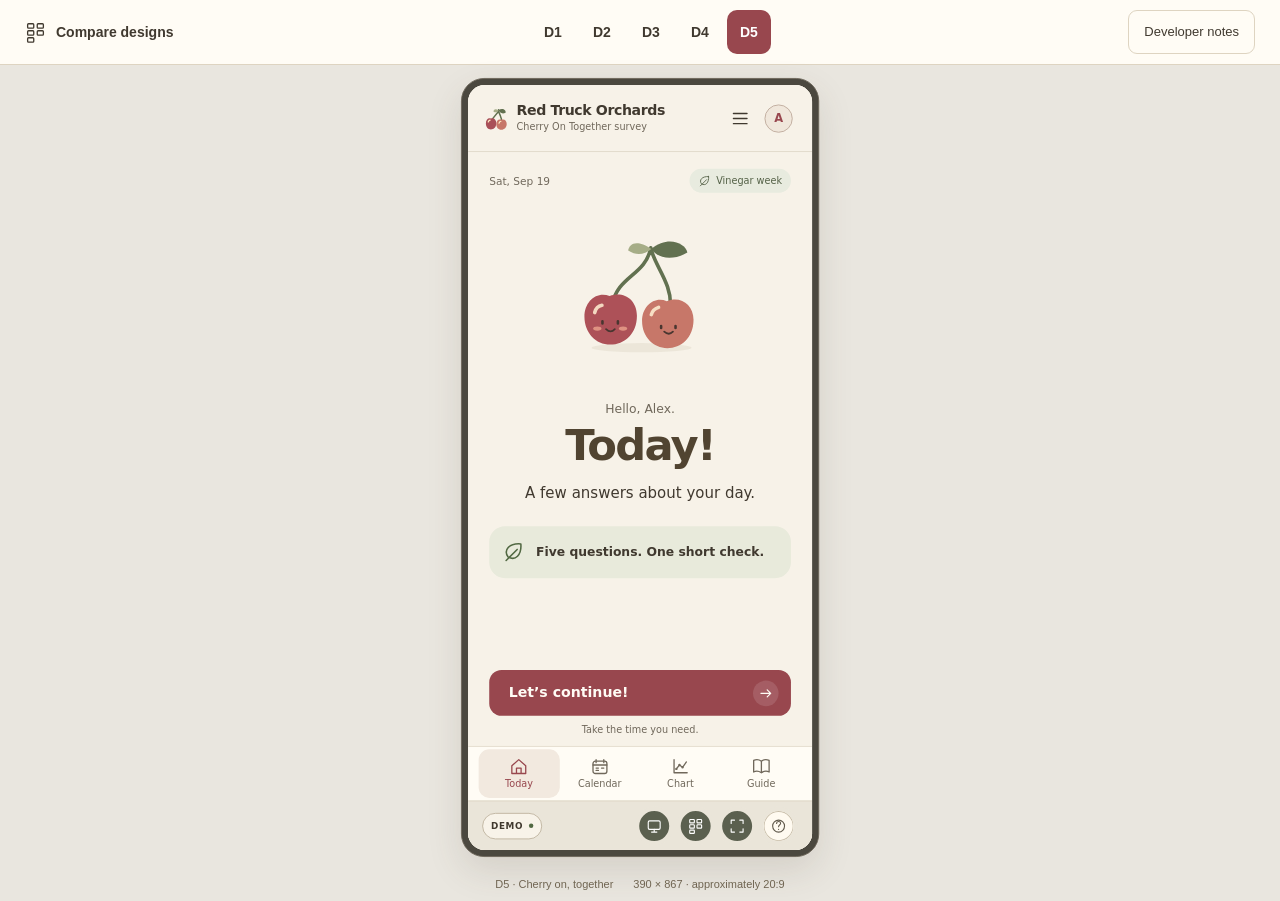
==== finishedmockups/Mockup D/index.html @ 4ab1a45c "- finished mockup D - finished mockup D" ====
<!doctype html>
<html lang="en"><head><meta charset="utf-8"><meta name="viewport" content="width=device-width,initial-scale=1,viewport-fit=cover"><meta name="theme-color" content="#f7f2e8"><meta name="description" content="Cherry On Together survey by Red Truck Orchards. Explore the D-series interactive mockups, starting with the 2026 UX Developer’s pass."><title>Cherry On Together · Mockup D · Red Truck Orchards</title><link rel="icon" href="assets/orchard-mark.svg" type="image/svg+xml"><link rel="stylesheet" href="assets/shell.css"><script src="assets/shared.js" defer></script><script src="assets/shell.js" defer></script></head><body><div id="review-root"></div><noscript><main><h1>Cherry On Together</h1><p>Please enable JavaScript to try this survey preview.</p><a href="README.md">Read the mockup notes</a></main></noscript></body></html>
---- finishedmockups/Mockup D/assets/shell.css ----
:root{color-scheme:light;--ink:#40392f;--muted:#716653;--cherry:#98474e;--line:#ded4c1;--paper:#fffcf5;--cream:#f7f2e8}*{box-sizing:border-box}body{margin:0;background:#e9e6df;color:var(--ink);font:16px/1.6 "Segoe UI",Arial,sans-serif}button{font:inherit;color:inherit;cursor:pointer}a{color:var(--cherry);text-underline-offset:4px}button,a{-webkit-tap-highlight-color:transparent}button:focus-visible,a:focus-visible,.carousel:focus-visible{outline:3px solid var(--cherry);outline-offset:4px}button:disabled{opacity:.35;cursor:default}[hidden]{display:none!important}.icon{width:21px;height:21px;flex:none;display:block}.icon-cards{stroke-width:1.5}.review-bar{min-height:64px;display:flex;align-items:center;justify-content:space-between;padding:10px 25px;gap:18px;background:var(--paper);border-bottom:1px solid var(--line)}.review-gallery{display:flex;align-items:center;gap:10px;min-height:44px;padding:8px 0;border:0;background:none;font-size:14px;font-weight:600}.design-tabs{display:flex;gap:5px}.design-tabs button{min-height:44px;min-width:44px;padding:9px;border:0;border-radius:10px;background:none;font-size:14px;font-weight:650}.design-tabs [aria-current="page"]{background:var(--cherry);color:#fff}.review-notes{min-height:44px;padding:9px 15px;background:var(--paper);border:1px solid var(--line);border-radius:9px;font-size:13px}.preview-stage{height:calc(100dvh - 96px);padding:12px 16px;display:flex;align-items:center;justify-content:center}.frame-space{position:relative;flex:none}.device{position:absolute;top:0;left:0;transform-origin:top left;background:var(--cream);overflow:hidden;box-shadow:0 16px 40px #4f423122}.device.mobile{border:1px solid #6d6659;background:#4b483f;padding:7px;border-radius:26px}.device.desktop{border:1px solid #938b7b;border-radius:13px}iframe{border:0;width:100%;height:100%;display:block;border-radius:19px;background:var(--cream)}.device.desktop iframe{border-radius:12px}.review-caption{display:flex;align-items:center;justify-content:center;gap:20px;min-height:32px;font-size:11px;color:var(--muted)}.filled .review-bar,.filled .review-caption{display:none}.filled .preview-stage{position:fixed;inset:0;padding:0;height:auto}.filled .device{border-radius:0;padding:0;border:0;box-shadow:0 0 55px #4b3b2310}.filled iframe{border-radius:0}.filled .device.mobile{border-inline:1px solid #ddd3c0}#gallery{background:var(--cream);min-height:100dvh}.gallery-header{display:flex;align-items:center;justify-content:space-between;gap:20px;max-width:1100px;margin:auto;padding:25px 30px;border-bottom:1px solid var(--line)}.gallery-brand{display:flex;gap:11px;align-items:center;text-decoration:none;color:var(--ink)}.gallery-brand img{width:38px;height:43px}.gallery-brand strong{display:block;font-size:18px;line-height:1.35;letter-spacing:-.4px}.gallery-brand small{font-size:13px;color:var(--muted)}.return-preview{display:flex;align-items:center;gap:10px;min-height:44px;padding:10px 12px;background:none;border:1px solid var(--line);border-radius:10px;color:var(--cherry);font-size:14px}.return-preview .icon{width:18px}.gallery-main{max-width:1030px;padding:30px;margin:auto}.gallery-intro{margin:6px 0 30px}.eyebrow{font-size:11px;font-weight:650;letter-spacing:.085em;line-height:1.6;color:var(--cherry);display:block}.gallery-intro h1{font-size:43px;line-height:1.15;letter-spacing:-1.5px;margin:12px 0}.gallery-intro p{font-size:16px;color:var(--muted);margin:0}.carousel-viewport{overflow:hidden;border:1px solid #dacfb9;border-radius:24px;background:var(--paper)}.carousel-track{display:flex;transition:transform .3s cubic-bezier(.2,.7,.3,1)}.carousel-card{flex:0 0 100%;min-width:0;display:grid;grid-template-columns:1fr 1fr;align-items:stretch}.capture-panel{display:flex;align-items:center;justify-content:center;background:#edeadf;padding:28px}.capture-phone{width:213px;border:1px solid #aa9f8a;border-radius:19px;overflow:hidden;box-shadow:0 12px 20px #53422d13;background:var(--cream);line-height:0}.capture-phone img{width:100%;height:auto;display:block}.carousel-copy{padding:40px;display:flex;flex-direction:column;align-items:flex-start;justify-content:center}.concept-badge{font-size:21px;font-weight:700;line-height:1;padding:13px;border:1px solid #d6b1a5;background:#f5e7de;color:var(--cherry);border-radius:13px;margin-bottom:24px}.carousel-copy h2{font-size:36px;line-height:1.12;letter-spacing:-1.2px;margin:14px 0 20px}.carousel-copy>p{font-size:18px;color:var(--muted);line-height:1.65;margin:0 0 28px}.open-design{display:flex;align-items:center;justify-content:space-between;gap:35px;min-height:52px;padding:13px 20px;background:var(--cherry);color:#fff;text-decoration:none;border-radius:11px;font-weight:650;font-size:16px}.card-notes{min-height:44px;padding:10px 0;margin-top:11px;background:none;border:0;text-decoration:underline;text-underline-offset:4px;font-size:13px;color:var(--muted)}.carousel-controls{display:flex;align-items:center;justify-content:center;gap:25px;margin-top:24px}.carousel-controls>button{width:46px;height:46px;display:grid;place-items:center;border:1px solid #d6c8af;border-radius:50%;background:var(--paper)}.carousel-dots{display:flex;gap:7px}.carousel-dots button{min-width:44px;min-height:44px;border:1px solid transparent;border-radius:10px;background:transparent;font-size:13px;color:var(--muted);font-weight:600}.carousel-dots [aria-pressed="true"]{background:var(--cherry);color:#fff}.carousel-status{text-align:center;font-size:12px;color:var(--muted);margin:11px 0 0}.gallery-footnote{font-size:14px;color:var(--muted);text-align:center;margin:27px 0 0}.gallery-footer{display:flex;justify-content:space-between;gap:20px;max-width:1030px;padding:10px 30px 25px;margin:auto;font-size:12px;color:var(--muted)}#notes{width:min(650px,calc(100% - 28px));max-height:calc(100dvh - 32px);border:1px solid var(--line);border-radius:22px;padding:28px;background:var(--paper);color:var(--ink);line-height:1.7}#notes::backdrop{background:#322b2377}.notes-close{float:right;width:44px;height:44px;display:grid;place-items:center;border:1px solid var(--line);border-radius:50%;background:var(--paper)}#notes h2{font-size:31px;line-height:1.2;letter-spacing:-.9px;margin:15px 42px 21px 0}#notes h3{font-size:18px;line-height:1.4;margin:24px 0 9px}#notes p,#notes li{font-size:16px;color:var(--muted)}#notes li{margin:12px 0}#notes ul{padding-left:22px}.small-note{font-size:13px!important}body:has(#gallery:not([hidden])){background:var(--cream)}.carousel{touch-action:pan-y}
@media(max-width:700px){.review-bar{padding:7px 10px;gap:8px;flex-wrap:wrap;justify-content:center}.review-gallery{font-size:0;min-width:44px;justify-content:center}.review-gallery .icon{width:22px;height:22px}.design-tabs{gap:1px}.review-notes{font-size:11px;padding:8px}.preview-stage{height:calc(100dvh - 120px)}.review-caption{font-size:10px;gap:8px;flex-wrap:wrap}.filled .device.mobile{border:0}.gallery-header{padding:18px;gap:8px}.gallery-brand{gap:8px}.gallery-brand img{width:31px;height:37px}.gallery-brand strong{font-size:15px}.gallery-brand small{font-size:11px}.return-preview{font-size:0;min-width:44px;justify-content:center;padding:10px}.return-preview .icon{width:20px}.gallery-main{padding:26px 18px}.gallery-intro{margin:0 0 22px}.gallery-intro h1{font-size:34px;letter-spacing:-1px}.gallery-intro p{font-size:15px}.gallery-intro .eyebrow{font-size:9px}.carousel-card{grid-template-columns:1fr}.capture-panel{padding:21px;background:#edeadf}.capture-phone{width:139px;border-radius:13px}.carousel-copy{padding:22px;display:block}.concept-badge{display:inline-block;font-size:15px;padding:9px;border-radius:9px;margin:0 11px 0 0}.carousel-copy>.eyebrow{display:inline;font-size:10px;letter-spacing:.02em}.carousel-copy h2{font-size:28px;margin:17px 0 13px}.carousel-copy>p{font-size:16px;line-height:1.55;margin:0 0 21px}.open-design{width:100%;min-height:49px;padding:12px 17px}.card-notes{margin:6px 0 0}.carousel-controls{gap:9px;margin-top:19px}.carousel-controls>button{width:44px;height:44px;flex:none}.carousel-dots{gap:0}.carousel-dots button{min-width:43px;min-height:44px;padding:8px}.carousel-status{margin-top:8px}.gallery-footnote{font-size:13px;margin-top:22px}.gallery-footer{padding:0 18px 20px;flex-direction:column;gap:5px}.gallery-footer a{min-height:44px;display:flex;align-items:center}#notes{padding:23px}#notes h2{font-size:28px}}
@media(max-width:350px){.design-tabs button{min-width:40px}.review-notes{padding:7px}.carousel-controls{gap:5px}.carousel-dots button{min-width:38px}.carousel-copy{padding:19px}.capture-phone{width:127px}.gallery-header{padding-inline:14px}.gallery-brand strong{font-size:14px}.gallery-brand small{font-size:10px}}
.gallery-intro h1:focus{outline:none}
@media(max-width:700px){.gallery-main{padding-top:22px}.gallery-intro h1{font-size:30px}.gallery-intro p{font-size:14px}.carousel-card{grid-template-columns:116px minmax(0,1fr)}.capture-panel{padding:12px 8px}.capture-phone{width:98px;border-radius:11px}.carousel-copy{padding:22px 17px}.concept-badge{margin-bottom:11px}.carousel-copy>.eyebrow{display:block;font-size:10px;line-height:1.5}.carousel-copy h2{font-size:25px;letter-spacing:-.7px;margin-top:13px}.carousel-copy>p{font-size:14px;line-height:1.55;margin-bottom:20px}.open-design{padding:12px;gap:12px;font-size:15px}.card-notes{font-size:12px;line-height:1.5;text-align:left}.carousel-controls{position:sticky;bottom:0;background:var(--cream);padding:10px 0;margin-top:8px;z-index:2}.carousel-status{margin-top:0}.gallery-footnote{margin-top:18px}}
@media(max-width:350px){.carousel-card{grid-template-columns:88px minmax(0,1fr)}.capture-phone{width:72px;border-radius:8px}.carousel-copy{padding:18px 14px}.carousel-copy h2{font-size:23px}.carousel-controls{gap:2px}.carousel-dots button{min-width:38px}}
@media(prefers-reduced-motion:reduce){*,*:before,*:after{animation:none!important;transition:none!important;scroll-behavior:auto!important}}
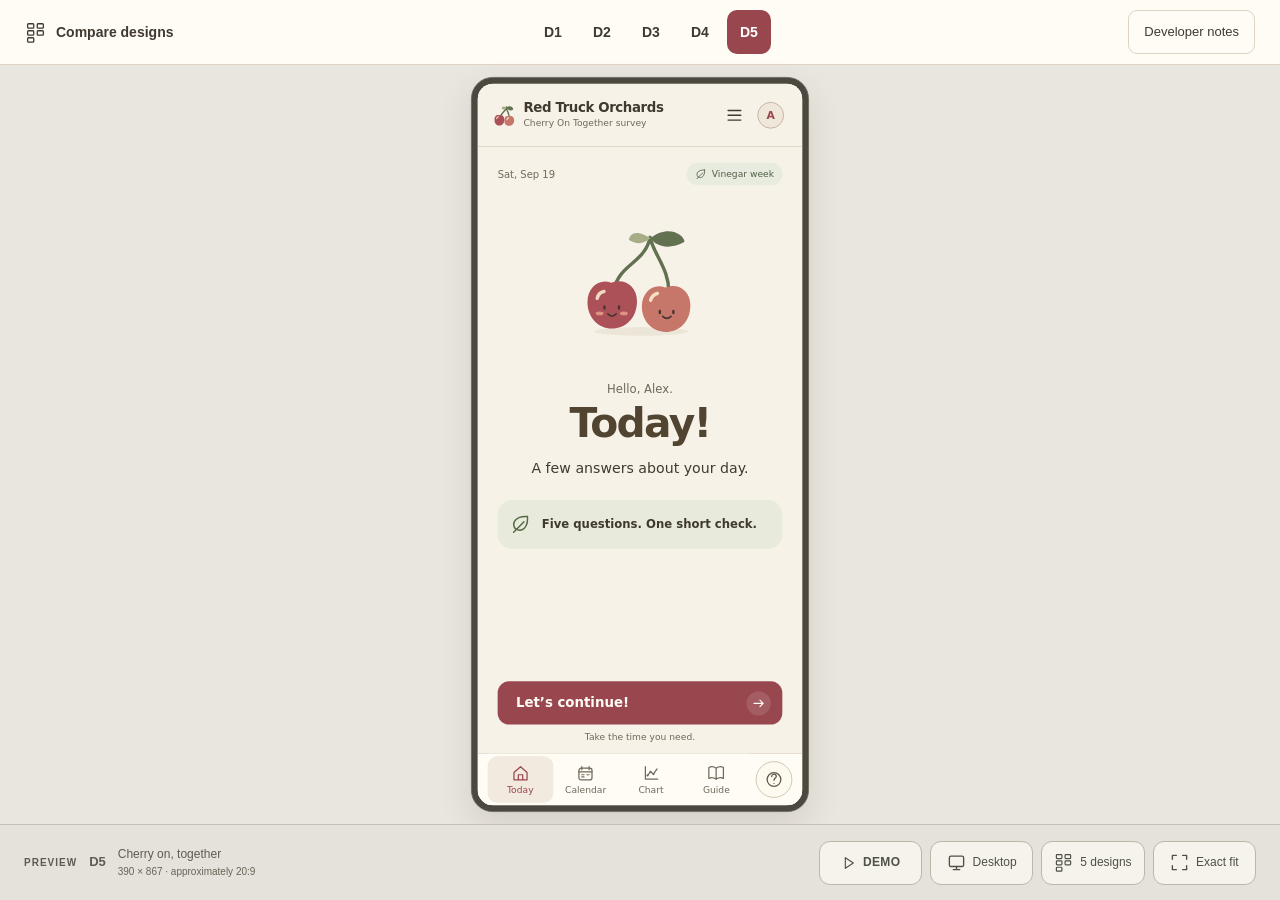
==== commit 5b8336c1: "- improved mockup D improved with better bottom bar" ====
--- a/finishedmockups/Mockup D/index.html
+++ b/finishedmockups/Mockup D/index.html
@@ -1,2 +1,2 @@
 <!doctype html>
-<html lang="en"><head><meta charset="utf-8"><meta name="viewport" content="width=device-width,initial-scale=1,viewport-fit=cover"><meta name="theme-color" content="#f7f2e8"><meta name="description" content="Cherry On Together survey by Red Truck Orchards. Explore the D-series interactive mockups, starting with the 2026 UX Developer’s pass."><title>Cherry On Together · Mockup D · Red Truck Orchards</title><link rel="icon" href="assets/orchard-mark.svg" type="image/svg+xml"><link rel="stylesheet" href="assets/shell.css"><script src="assets/shared.js" defer></script><script src="assets/shell.js" defer></script></head><body><div id="review-root"></div><noscript><main><h1>Cherry On Together</h1><p>Please enable JavaScript to try this survey preview.</p><a href="README.md">Read the mockup notes</a></main></noscript></body></html>
+<html lang="en"><head><meta charset="utf-8"><meta name="viewport" content="width=device-width,initial-scale=1,viewport-fit=cover"><meta name="theme-color" content="#f7f2e8"><meta name="description" content="Cherry On Together survey by Red Truck Orchards. Explore the D-series interactive mockups, starting with the 2026 UX Developer’s pass."><title>Cherry On Together · Mockup D · Red Truck Orchards</title><link rel="icon" href="assets/orchard-mark.svg" type="image/svg+xml"><link rel="stylesheet" href="assets/shell.css"><script src="assets/shared.js" defer></script><script src="assets/model.js" defer></script><script src="assets/shell.js" defer></script></head><body><div id="review-root"></div><noscript><main><h1>Cherry On Together</h1><p>Please enable JavaScript to try this survey preview.</p><a href="README.md">Read the mockup notes</a></main></noscript></body></html>
--- a/finishedmockups/Mockup D/assets/shell.css
+++ b/finishedmockups/Mockup D/assets/shell.css
@@ -1,6 +1,8 @@
 :root{color-scheme:light;--ink:#40392f;--muted:#716653;--cherry:#98474e;--line:#ded4c1;--paper:#fffcf5;--cream:#f7f2e8}*{box-sizing:border-box}body{margin:0;background:#e9e6df;color:var(--ink);font:16px/1.6 "Segoe UI",Arial,sans-serif}button{font:inherit;color:inherit;cursor:pointer}a{color:var(--cherry);text-underline-offset:4px}button,a{-webkit-tap-highlight-color:transparent}button:focus-visible,a:focus-visible,.carousel:focus-visible{outline:3px solid var(--cherry);outline-offset:4px}button:disabled{opacity:.35;cursor:default}[hidden]{display:none!important}.icon{width:21px;height:21px;flex:none;display:block}.icon-cards{stroke-width:1.5}.review-bar{min-height:64px;display:flex;align-items:center;justify-content:space-between;padding:10px 25px;gap:18px;background:var(--paper);border-bottom:1px solid var(--line)}.review-gallery{display:flex;align-items:center;gap:10px;min-height:44px;padding:8px 0;border:0;background:none;font-size:14px;font-weight:600}.design-tabs{display:flex;gap:5px}.design-tabs button{min-height:44px;min-width:44px;padding:9px;border:0;border-radius:10px;background:none;font-size:14px;font-weight:650}.design-tabs [aria-current="page"]{background:var(--cherry);color:#fff}.review-notes{min-height:44px;padding:9px 15px;background:var(--paper);border:1px solid var(--line);border-radius:9px;font-size:13px}.preview-stage{height:calc(100dvh - 96px);padding:12px 16px;display:flex;align-items:center;justify-content:center}.frame-space{position:relative;flex:none}.device{position:absolute;top:0;left:0;transform-origin:top left;background:var(--cream);overflow:hidden;box-shadow:0 16px 40px #4f423122}.device.mobile{border:1px solid #6d6659;background:#4b483f;padding:7px;border-radius:26px}.device.desktop{border:1px solid #938b7b;border-radius:13px}iframe{border:0;width:100%;height:100%;display:block;border-radius:19px;background:var(--cream)}.device.desktop iframe{border-radius:12px}.review-caption{display:flex;align-items:center;justify-content:center;gap:20px;min-height:32px;font-size:11px;color:var(--muted)}.filled .review-bar,.filled .review-caption{display:none}.filled .preview-stage{position:fixed;inset:0;padding:0;height:auto}.filled .device{border-radius:0;padding:0;border:0;box-shadow:0 0 55px #4b3b2310}.filled iframe{border-radius:0}.filled .device.mobile{border-inline:1px solid #ddd3c0}#gallery{background:var(--cream);min-height:100dvh}.gallery-header{display:flex;align-items:center;justify-content:space-between;gap:20px;max-width:1100px;margin:auto;padding:25px 30px;border-bottom:1px solid var(--line)}.gallery-brand{display:flex;gap:11px;align-items:center;text-decoration:none;color:var(--ink)}.gallery-brand img{width:38px;height:43px}.gallery-brand strong{display:block;font-size:18px;line-height:1.35;letter-spacing:-.4px}.gallery-brand small{font-size:13px;color:var(--muted)}.return-preview{display:flex;align-items:center;gap:10px;min-height:44px;padding:10px 12px;background:none;border:1px solid var(--line);border-radius:10px;color:var(--cherry);font-size:14px}.return-preview .icon{width:18px}.gallery-main{max-width:1030px;padding:30px;margin:auto}.gallery-intro{margin:6px 0 30px}.eyebrow{font-size:11px;font-weight:650;letter-spacing:.085em;line-height:1.6;color:var(--cherry);display:block}.gallery-intro h1{font-size:43px;line-height:1.15;letter-spacing:-1.5px;margin:12px 0}.gallery-intro p{font-size:16px;color:var(--muted);margin:0}.carousel-viewport{overflow:hidden;border:1px solid #dacfb9;border-radius:24px;background:var(--paper)}.carousel-track{display:flex;transition:transform .3s cubic-bezier(.2,.7,.3,1)}.carousel-card{flex:0 0 100%;min-width:0;display:grid;grid-template-columns:1fr 1fr;align-items:stretch}.capture-panel{display:flex;align-items:center;justify-content:center;background:#edeadf;padding:28px}.capture-phone{width:213px;border:1px solid #aa9f8a;border-radius:19px;overflow:hidden;box-shadow:0 12px 20px #53422d13;background:var(--cream);line-height:0}.capture-phone img{width:100%;height:auto;display:block}.carousel-copy{padding:40px;display:flex;flex-direction:column;align-items:flex-start;justify-content:center}.concept-badge{font-size:21px;font-weight:700;line-height:1;padding:13px;border:1px solid #d6b1a5;background:#f5e7de;color:var(--cherry);border-radius:13px;margin-bottom:24px}.carousel-copy h2{font-size:36px;line-height:1.12;letter-spacing:-1.2px;margin:14px 0 20px}.carousel-copy>p{font-size:18px;color:var(--muted);line-height:1.65;margin:0 0 28px}.open-design{display:flex;align-items:center;justify-content:space-between;gap:35px;min-height:52px;padding:13px 20px;background:var(--cherry);color:#fff;text-decoration:none;border-radius:11px;font-weight:650;font-size:16px}.card-notes{min-height:44px;padding:10px 0;margin-top:11px;background:none;border:0;text-decoration:underline;text-underline-offset:4px;font-size:13px;color:var(--muted)}.carousel-controls{display:flex;align-items:center;justify-content:center;gap:25px;margin-top:24px}.carousel-controls>button{width:46px;height:46px;display:grid;place-items:center;border:1px solid #d6c8af;border-radius:50%;background:var(--paper)}.carousel-dots{display:flex;gap:7px}.carousel-dots button{min-width:44px;min-height:44px;border:1px solid transparent;border-radius:10px;background:transparent;font-size:13px;color:var(--muted);font-weight:600}.carousel-dots [aria-pressed="true"]{background:var(--cherry);color:#fff}.carousel-status{text-align:center;font-size:12px;color:var(--muted);margin:11px 0 0}.gallery-footnote{font-size:14px;color:var(--muted);text-align:center;margin:27px 0 0}.gallery-footer{display:flex;justify-content:space-between;gap:20px;max-width:1030px;padding:10px 30px 25px;margin:auto;font-size:12px;color:var(--muted)}#notes{width:min(650px,calc(100% - 28px));max-height:calc(100dvh - 32px);border:1px solid var(--line);border-radius:22px;padding:28px;background:var(--paper);color:var(--ink);line-height:1.7}#notes::backdrop{background:#322b2377}.notes-close{float:right;width:44px;height:44px;display:grid;place-items:center;border:1px solid var(--line);border-radius:50%;background:var(--paper)}#notes h2{font-size:31px;line-height:1.2;letter-spacing:-.9px;margin:15px 42px 21px 0}#notes h3{font-size:18px;line-height:1.4;margin:24px 0 9px}#notes p,#notes li{font-size:16px;color:var(--muted)}#notes li{margin:12px 0}#notes ul{padding-left:22px}.small-note{font-size:13px!important}body:has(#gallery:not([hidden])){background:var(--cream)}.carousel{touch-action:pan-y}
 @media(max-width:700px){.review-bar{padding:7px 10px;gap:8px;flex-wrap:wrap;justify-content:center}.review-gallery{font-size:0;min-width:44px;justify-content:center}.review-gallery .icon{width:22px;height:22px}.design-tabs{gap:1px}.review-notes{font-size:11px;padding:8px}.preview-stage{height:calc(100dvh - 120px)}.review-caption{font-size:10px;gap:8px;flex-wrap:wrap}.filled .device.mobile{border:0}.gallery-header{padding:18px;gap:8px}.gallery-brand{gap:8px}.gallery-brand img{width:31px;height:37px}.gallery-brand strong{font-size:15px}.gallery-brand small{font-size:11px}.return-preview{font-size:0;min-width:44px;justify-content:center;padding:10px}.return-preview .icon{width:20px}.gallery-main{padding:26px 18px}.gallery-intro{margin:0 0 22px}.gallery-intro h1{font-size:34px;letter-spacing:-1px}.gallery-intro p{font-size:15px}.gallery-intro .eyebrow{font-size:9px}.carousel-card{grid-template-columns:1fr}.capture-panel{padding:21px;background:#edeadf}.capture-phone{width:139px;border-radius:13px}.carousel-copy{padding:22px;display:block}.concept-badge{display:inline-block;font-size:15px;padding:9px;border-radius:9px;margin:0 11px 0 0}.carousel-copy>.eyebrow{display:inline;font-size:10px;letter-spacing:.02em}.carousel-copy h2{font-size:28px;margin:17px 0 13px}.carousel-copy>p{font-size:16px;line-height:1.55;margin:0 0 21px}.open-design{width:100%;min-height:49px;padding:12px 17px}.card-notes{margin:6px 0 0}.carousel-controls{gap:9px;margin-top:19px}.carousel-controls>button{width:44px;height:44px;flex:none}.carousel-dots{gap:0}.carousel-dots button{min-width:43px;min-height:44px;padding:8px}.carousel-status{margin-top:8px}.gallery-footnote{font-size:13px;margin-top:22px}.gallery-footer{padding:0 18px 20px;flex-direction:column;gap:5px}.gallery-footer a{min-height:44px;display:flex;align-items:center}#notes{padding:23px}#notes h2{font-size:28px}}
 @media(max-width:350px){.design-tabs button{min-width:40px}.review-notes{padding:7px}.carousel-controls{gap:5px}.carousel-dots button{min-width:38px}.carousel-copy{padding:19px}.capture-phone{width:127px}.gallery-header{padding-inline:14px}.gallery-brand strong{font-size:14px}.gallery-brand small{font-size:10px}}
+#preview{height:100vh;height:100dvh;display:flex;flex-direction:column;overflow:hidden}#preview>.review-bar{flex:none}#preview>.preview-stage{position:relative;inset:auto;flex:1;min-height:0;height:auto;padding:12px 16px}.filled #preview>.preview-stage{padding:0}.preview-footer{position:relative;z-index:3;display:flex;align-items:center;justify-content:space-between;flex:none;gap:20px;min-height:76px;padding:10px 24px max(10px,env(safe-area-inset-bottom));background:#e5e2db;border-top:1px solid #c6c0b4}.preview-info{display:flex;align-items:center;gap:12px;min-width:0;color:#5f5b52}.preview-tag{font-size:10px;font-weight:650;letter-spacing:1px}.preview-info>#preview-design{font-size:13px;font-weight:650}.preview-detail{display:flex;flex-direction:column;min-width:0;line-height:1.6}.preview-detail span{overflow:hidden;text-overflow:ellipsis;white-space:nowrap}#caption-name{font-size:12px}#caption-size{font-size:10px;color:#696357}.preview-actions{display:grid;grid-template-columns:repeat(4,minmax(80px,1fr));gap:8px;flex:none}.preview-actions button{display:flex;align-items:center;justify-content:center;gap:7px;min-height:44px;padding:9px 12px;border:1px solid #beb7a9;border-radius:11px;background:#f6f3ec;color:#4f5145;font-size:12px;line-height:1.35;white-space:nowrap}.preview-actions button:hover{background:#fffaf0;border-color:#858773}.preview-actions .icon{width:19px;height:19px}.preview-actions .preview-demo{font-weight:700;letter-spacing:.3px}.preview-actions .preview-demo .icon{width:16px;height:16px}#demo-dialog{position:fixed;top:auto;right:auto;margin:0;width:min(360px,calc(100% - 24px));border:1px solid var(--line);border-radius:18px;background:var(--paper);color:var(--ink);padding:20px;box-shadow:0 18px 65px #40392f30;overflow:auto}#demo-dialog::backdrop{background:#322b233d;backdrop-filter:blur(2px)}.demo-heading{display:flex;align-items:center;justify-content:space-between;gap:10px;margin-bottom:16px}.demo-heading h2{font-size:23px;line-height:1.2;letter-spacing:-.5px;font-weight:600;margin:0}.demo-heading h2:focus{outline:none}.demo-heading>button{display:grid;place-items:center;flex:none;width:44px;height:44px;border:1px solid var(--line);border-radius:50%;background:#f0ebe0}#demo-dialog>p{font-size:13px;color:var(--muted);line-height:1.6;margin:0 0 16px}.demo-row{display:flex;align-items:center;justify-content:space-between;gap:12px;min-height:54px;width:100%;text-align:left;padding:13px 0;border:0;border-top:1px solid var(--line);background:none;color:var(--ink);font-size:14px;line-height:1.5}.demo-row:hover{color:var(--cherry)}.demo-row .icon{width:17px;height:17px;color:var(--muted)}
+@media(max-width:700px){.preview-footer{flex-direction:column;gap:6px;padding:7px 12px max(7px,env(safe-area-inset-bottom));min-height:0}.preview-info{justify-content:center;gap:8px;line-height:1.2}.preview-tag{font-size:9px}.preview-info>#preview-design{font-size:10px}.preview-detail{display:none}.preview-actions{width:100%;grid-template-columns:repeat(4,minmax(0,1fr));gap:6px}.preview-actions button{flex-direction:column;gap:3px;padding:5px 6px;font-size:10px;min-height:45px;border-radius:9px}.preview-actions .icon{width:17px;height:17px}.preview-actions .preview-demo .icon{width:17px;height:17px}}
 .gallery-intro h1:focus{outline:none}
 @media(max-width:700px){.gallery-main{padding-top:22px}.gallery-intro h1{font-size:30px}.gallery-intro p{font-size:14px}.carousel-card{grid-template-columns:116px minmax(0,1fr)}.capture-panel{padding:12px 8px}.capture-phone{width:98px;border-radius:11px}.carousel-copy{padding:22px 17px}.concept-badge{margin-bottom:11px}.carousel-copy>.eyebrow{display:block;font-size:10px;line-height:1.5}.carousel-copy h2{font-size:25px;letter-spacing:-.7px;margin-top:13px}.carousel-copy>p{font-size:14px;line-height:1.55;margin-bottom:20px}.open-design{padding:12px;gap:12px;font-size:15px}.card-notes{font-size:12px;line-height:1.5;text-align:left}.carousel-controls{position:sticky;bottom:0;background:var(--cream);padding:10px 0;margin-top:8px;z-index:2}.carousel-status{margin-top:0}.gallery-footnote{margin-top:18px}}
 @media(max-width:350px){.carousel-card{grid-template-columns:88px minmax(0,1fr)}.capture-phone{width:72px;border-radius:8px}.carousel-copy{padding:18px 14px}.carousel-copy h2{font-size:23px}.carousel-controls{gap:2px}.carousel-dots button{min-width:38px}}
